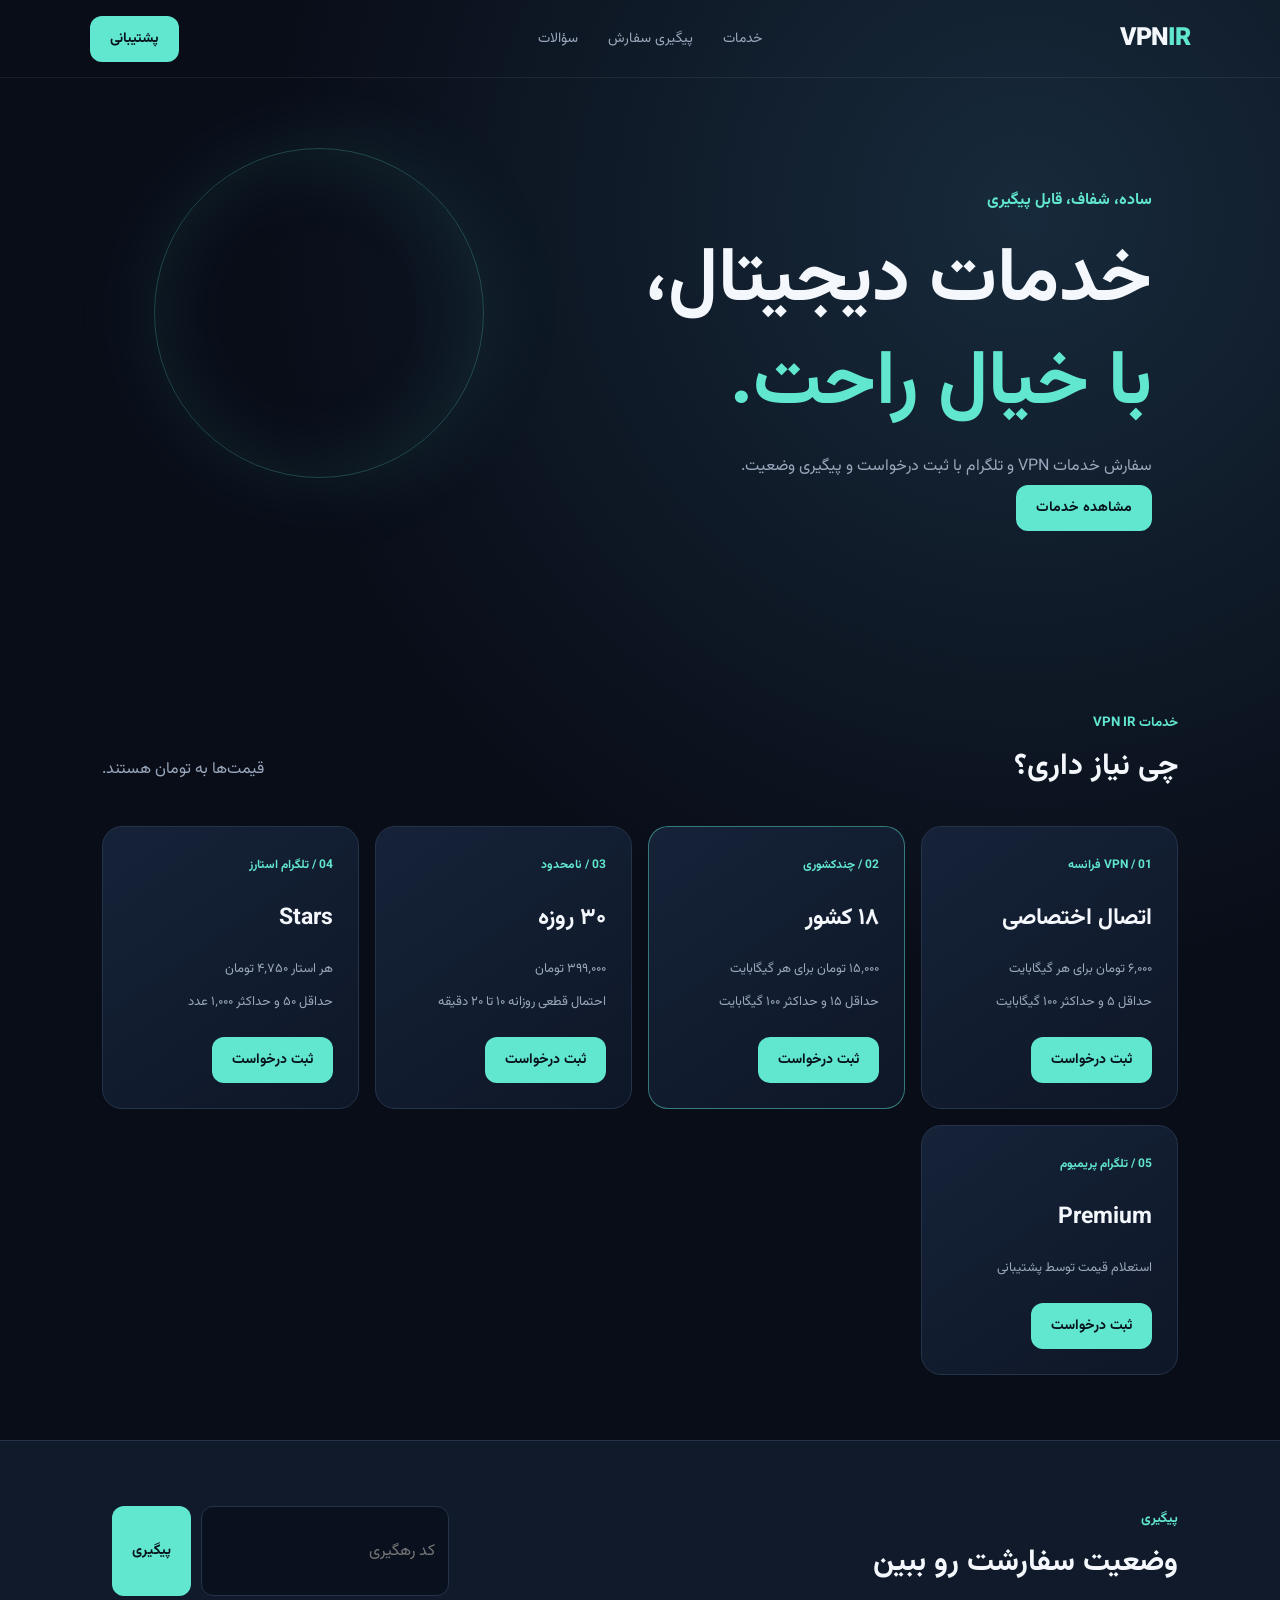
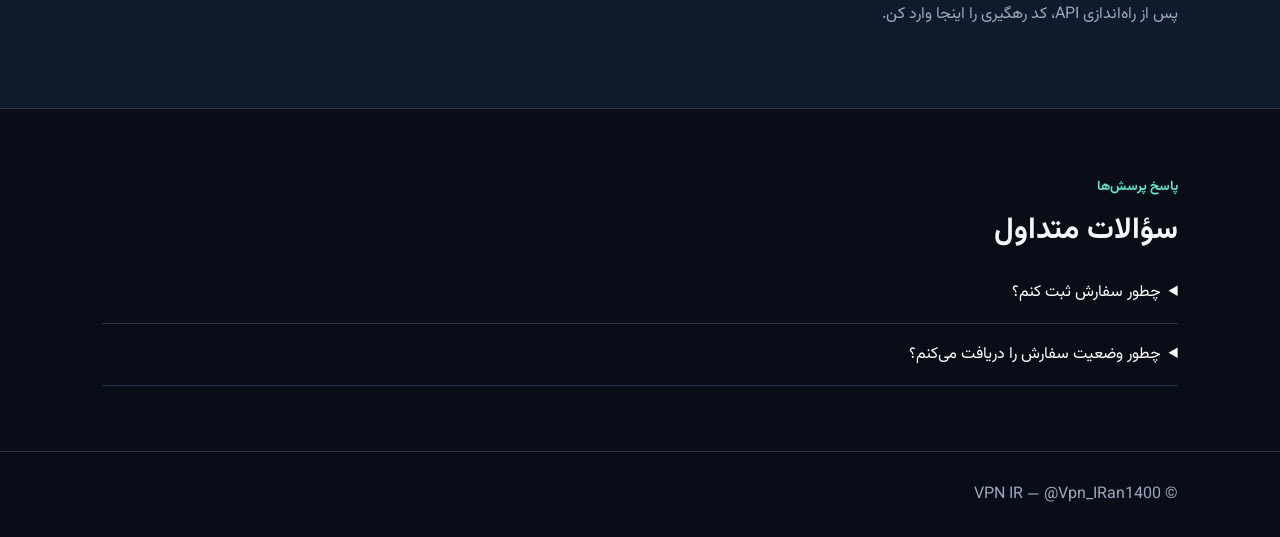
==== web/index.html @ 1a8cd57e "feat: add VPN IR website, Telegram bot and database foundation" ====
<!doctype html>
<html lang="fa" dir="rtl">
<head>
  <meta charset="utf-8"><meta name="viewport" content="width=device-width,initial-scale=1">
  <meta name="theme-color" content="#090d18">
  <meta name="description" content="VPN IR؛ سفارش و پیگیری خدمات VPN و تلگرام">
  <title>VPN IR | خدمات دیجیتال</title><link rel="stylesheet" href="styles.css">
</head>
<body>
<header class="top"><a class="brand" href="#">VPN<span>IR</span></a><nav><a href="#services">خدمات</a><a href="#track">پیگیری سفارش</a><a href="#faq">سؤالات</a></nav><a class="support" href="https://t.me/Vpn_IRan1400">پشتیبانی</a></header>
<main>
<section class="hero"><div class="eyebrow">ساده، شفاف، قابل پیگیری</div><h1>خدمات دیجیتال،<br><span>با خیال راحت.</span></h1><p>سفارش خدمات VPN و تلگرام با ثبت درخواست و پیگیری وضعیت.</p><a class="primary" href="#services">مشاهده خدمات</a><div class="orb"></div></section>
<section id="services"><div class="section-head"><div><small>خدمات VPN IR</small><h2>چی نیاز داری؟</h2></div><p>قیمت‌ها به تومان هستند.</p></div>
<div class="cards">
<article class="card"><b>01 / VPN فرانسه</b><h3>اتصال اختصاصی</h3><p>۶٬۰۰۰ تومان برای هر گیگابایت</p><p>حداقل ۵ و حداکثر ۱۰۰ گیگابایت</p><button data-service="france">ثبت درخواست</button></article>
<article class="card featured"><b>02 / چندکشوری</b><h3>۱۸ کشور</h3><p>۱۵٬۰۰۰ تومان برای هر گیگابایت</p><p>حداقل ۱۵ و حداکثر ۱۰۰ گیگابایت</p><button data-service="multi">ثبت درخواست</button></article>
<article class="card"><b>03 / نامحدود</b><h3>۳۰ روزه</h3><p>۳۹۹٬۰۰۰ تومان</p><p>احتمال قطعی روزانه ۱۰ تا ۲۰ دقیقه</p><button data-service="unlimited">ثبت درخواست</button></article>
<article class="card"><b>04 / تلگرام استارز</b><h3>Stars</h3><p>هر استار ۴٬۷۵۰ تومان</p><p>حداقل ۵۰ و حداکثر ۱٬۰۰۰ عدد</p><button data-service="stars">ثبت درخواست</button></article>
<article class="card"><b>05 / تلگرام پریمیوم</b><h3>Premium</h3><p>استعلام قیمت توسط پشتیبانی</p><button data-service="premium">ثبت درخواست</button></article>
</div></section>
<section id="track" class="track"><div><small>پیگیری</small><h2>وضعیت سفارشت رو ببین</h2><p>پس از راه‌اندازی API، کد رهگیری را اینجا وارد کن.</p></div><form id="track-form"><input name="code" placeholder="کد رهگیری" required><button>پیگیری</button><output id="track-result"></output></form></section>
<section id="faq"><small>پاسخ پرسش‌ها</small><h2>سؤالات متداول</h2><details><summary>چطور سفارش ثبت کنم؟</summary><p>خدمت موردنظر را انتخاب کن؛ ثبت نهایی پس از اتصال سرویس سفارش انجام می‌شود.</p></details><details><summary>چطور وضعیت سفارش را دریافت می‌کنم؟</summary><p>اطلاع‌رسانی نهایی از طریق ربات تلگرام انجام خواهد شد.</p></details></section>
</main><footer>© VPN IR — <a href="https://t.me/Vpn_IRan1400">@Vpn_IRan1400</a></footer>
<dialog id="order-dialog"><form method="dialog" class="dialog"><button class="close" aria-label="بستن">×</button><small>ثبت درخواست</small><h2 id="dialog-title">سفارش</h2><p>فرم سفارش آنلاین پس از اتصال امن به API فعال می‌شود. فعلاً برای ثبت درخواست با پشتیبانی در ارتباط باش.</p><a class="primary" href="https://t.me/Vpn_IRan1400">ارتباط با پشتیبانی</a></form></dialog>
<script src="app.js"></script></body></html>
---- web/styles.css ----
@import url('https://fonts.googleapis.com/css2?family=Vazirmatn:wght@400;500;600;700;800;900&display=swap');
:root{color-scheme:dark;--bg:#090d18;--panel:#111a2b;--muted:#9aa8bd;--cyan:#61e6d0;--line:#24334a}*{box-sizing:border-box}html{scroll-behavior:smooth}body{margin:0;background:radial-gradient(circle at 80% 10%,#172a3b 0,transparent 35%),var(--bg);color:#f4f7fb;font-family:Vazirmatn,sans-serif}a{color:inherit;text-decoration:none}.top{height:78px;display:flex;align-items:center;justify-content:space-between;padding:0 7%;border-bottom:1px solid #ffffff12}.brand{font-size:25px;font-weight:900;letter-spacing:-1px}.brand span,.hero h1 span{color:var(--cyan)}nav{display:flex;gap:30px;color:var(--muted);font-size:14px}.support,.primary,button{border:0;border-radius:12px;padding:12px 20px;background:var(--cyan);color:#07131b;font:700 14px Vazirmatn;cursor:pointer}.hero{position:relative;overflow:hidden;padding:110px 10% 125px;min-height:440px}.eyebrow,small{color:var(--cyan);font-weight:700}.hero h1{font-size:clamp(42px,7vw,76px);line-height:1.35;margin:18px 0}.hero p,.section-head p,.card p,.track p{color:var(--muted)}.orb{position:absolute;width:330px;height:330px;border:1px solid #61e6d044;border-radius:50%;left:12%;top:70px;box-shadow:0 0 90px #61e6d018,inset 0 0 90px #61e6d018}.section-head{display:flex;justify-content:space-between;align-items:end;margin-bottom:28px}section:not(.hero){padding:65px 8%}.section-head h2,h2{font-size:30px;margin:8px 0}.cards{display:grid;grid-template-columns:repeat(auto-fit,minmax(230px,1fr));gap:16px}.card{background:linear-gradient(145deg,#152238,#0e1727);border:1px solid var(--line);border-radius:20px;padding:25px}.card b{font-size:12px;color:var(--cyan)}.card h3{font-size:23px}.card p{font-size:13px}.card button{margin-top:12px}.featured{border-color:#61e6d077}.track{display:flex;justify-content:space-between;gap:25px;background:#111a2b;border-block:1px solid var(--line)}form{display:flex;gap:10px;flex-wrap:wrap}input{background:#09111e;border:1px solid var(--line);border-radius:12px;padding:13px;color:white;font:inherit;min-width:220px}output{width:100%;color:var(--muted)}details{padding:18px 0;border-bottom:1px solid var(--line);color:var(--muted)}summary{color:white;cursor:pointer}footer{padding:30px 8%;border-top:1px solid var(--line);color:var(--muted)}dialog{background:#111a2b;color:white;border:1px solid var(--line);border-radius:20px;max-width:420px}dialog::backdrop{background:#000b}.dialog{display:block;padding:28px}.dialog p{color:var(--muted);line-height:2}.close{float:left;background:transparent;color:white;font-size:24px;padding:0}@media(max-width:650px){nav{display:none}.hero{padding:80px 7%}.orb{opacity:.3;left:-130px}.track{display:block}.section-head{display:block}}
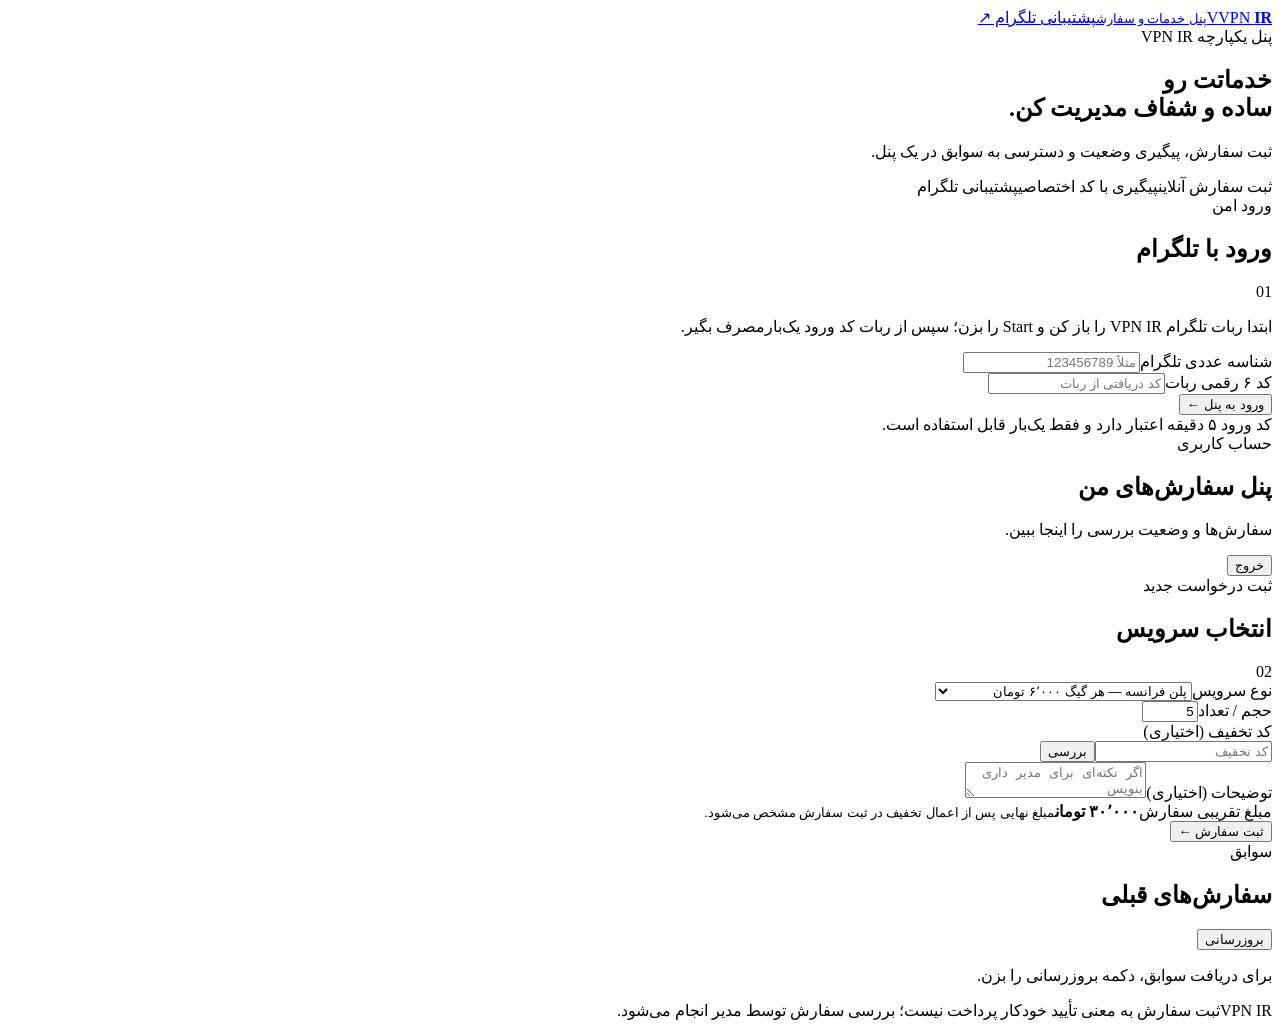
==== commit 54d6ca2d: "feat: add VPN IR website frontend" ====
--- a/web/index.html
+++ b/web/index.html
@@ -1,25 +1,16 @@
 <!doctype html>
-<html lang="fa" dir="rtl">
-<head>
-  <meta charset="utf-8"><meta name="viewport" content="width=device-width,initial-scale=1">
-  <meta name="theme-color" content="#090d18">
-  <meta name="description" content="VPN IR؛ سفارش و پیگیری خدمات VPN و تلگرام">
-  <title>VPN IR | خدمات دیجیتال</title><link rel="stylesheet" href="styles.css">
-</head>
+<html lang="fa" dir="rtl"><head><meta charset="utf-8"><meta name="viewport" content="width=device-width,initial-scale=1"><meta name="theme-color" content="#080d1b"><meta name="description" content="پنل خدمات VPN IR"><title>VPN IR | پنل خدمات</title><link rel="stylesheet" href="./styles.css"></head>
 <body>
-<header class="top"><a class="brand" href="#">VPN<span>IR</span></a><nav><a href="#services">خدمات</a><a href="#track">پیگیری سفارش</a><a href="#faq">سؤالات</a></nav><a class="support" href="https://t.me/Vpn_IRan1400">پشتیبانی</a></header>
+<header class="topbar"><a class="brand" href="#"><span class="brand-mark">V</span><span>VPN <b>IR</b><small>پنل خدمات و سفارش</small></span></a><a class="support" href="https://t.me/Vpn_IRan1400" target="_blank" rel="noreferrer">پشتیبانی تلگرام ↗</a></header>
 <main>
-<section class="hero"><div class="eyebrow">ساده، شفاف، قابل پیگیری</div><h1>خدمات دیجیتال،<br><span>با خیال راحت.</span></h1><p>سفارش خدمات VPN و تلگرام با ثبت درخواست و پیگیری وضعیت.</p><a class="primary" href="#services">مشاهده خدمات</a><div class="orb"></div></section>
-<section id="services"><div class="section-head"><div><small>خدمات VPN IR</small><h2>چی نیاز داری؟</h2></div><p>قیمت‌ها به تومان هستند.</p></div>
-<div class="cards">
-<article class="card"><b>01 / VPN فرانسه</b><h3>اتصال اختصاصی</h3><p>۶٬۰۰۰ تومان برای هر گیگابایت</p><p>حداقل ۵ و حداکثر ۱۰۰ گیگابایت</p><button data-service="france">ثبت درخواست</button></article>
-<article class="card featured"><b>02 / چندکشوری</b><h3>۱۸ کشور</h3><p>۱۵٬۰۰۰ تومان برای هر گیگابایت</p><p>حداقل ۱۵ و حداکثر ۱۰۰ گیگابایت</p><button data-service="multi">ثبت درخواست</button></article>
-<article class="card"><b>03 / نامحدود</b><h3>۳۰ روزه</h3><p>۳۹۹٬۰۰۰ تومان</p><p>احتمال قطعی روزانه ۱۰ تا ۲۰ دقیقه</p><button data-service="unlimited">ثبت درخواست</button></article>
-<article class="card"><b>04 / تلگرام استارز</b><h3>Stars</h3><p>هر استار ۴٬۷۵۰ تومان</p><p>حداقل ۵۰ و حداکثر ۱٬۰۰۰ عدد</p><button data-service="stars">ثبت درخواست</button></article>
-<article class="card"><b>05 / تلگرام پریمیوم</b><h3>Premium</h3><p>استعلام قیمت توسط پشتیبانی</p><button data-service="premium">ثبت درخواست</button></article>
-</div></section>
-<section id="track" class="track"><div><small>پیگیری</small><h2>وضعیت سفارشت رو ببین</h2><p>پس از راه‌اندازی API، کد رهگیری را اینجا وارد کن.</p></div><form id="track-form"><input name="code" placeholder="کد رهگیری" required><button>پیگیری</button><output id="track-result"></output></form></section>
-<section id="faq"><small>پاسخ پرسش‌ها</small><h2>سؤالات متداول</h2><details><summary>چطور سفارش ثبت کنم؟</summary><p>خدمت موردنظر را انتخاب کن؛ ثبت نهایی پس از اتصال سرویس سفارش انجام می‌شود.</p></details><details><summary>چطور وضعیت سفارش را دریافت می‌کنم؟</summary><p>اطلاع‌رسانی نهایی از طریق ربات تلگرام انجام خواهد شد.</p></details></section>
-</main><footer>© VPN IR — <a href="https://t.me/Vpn_IRan1400">@Vpn_IRan1400</a></footer>
-<dialog id="order-dialog"><form method="dialog" class="dialog"><button class="close" aria-label="بستن">×</button><small>ثبت درخواست</small><h2 id="dialog-title">سفارش</h2><p>فرم سفارش آنلاین پس از اتصال امن به API فعال می‌شود. فعلاً برای ثبت درخواست با پشتیبانی در ارتباط باش.</p><a class="primary" href="https://t.me/Vpn_IRan1400">ارتباط با پشتیبانی</a></form></dialog>
-<script src="app.js"></script></body></html>+<section class="hero"><div class="eyebrow"><i></i> پنل یکپارچه VPN IR</div><h1>خدماتت رو<br><span>ساده و شفاف</span> مدیریت کن.</h1><p>ثبت سفارش، پیگیری وضعیت و دسترسی به سوابق در یک پنل.</p><div class="hero-tags"><span>ثبت سفارش آنلاین</span><span>پیگیری با کد اختصاصی</span><span>پشتیبانی تلگرام</span></div></section>
+<section class="panel auth-panel" id="authPanel"><div class="section-head"><div><span class="eyebrow">ورود امن</span><h2>ورود با تلگرام</h2></div><span class="step">01</span></div><p class="muted">ابتدا ربات تلگرام VPN IR را باز کن و Start را بزن؛ سپس از ربات کد ورود یک‌بارمصرف بگیر.</p><div class="field"><label for="telegramId">شناسه عددی تلگرام</label><input id="telegramId" inputmode="numeric" placeholder="مثلاً 123456789" autocomplete="off"></div><div class="field"><label for="loginCode">کد ۶ رقمی ربات</label><input id="loginCode" inputmode="numeric" maxlength="6" placeholder="کد دریافتی از ربات" autocomplete="one-time-code"></div><button class="primary" id="loginBtn">ورود به پنل <span>←</span></button><div class="notice" id="authMessage" role="status">کد ورود ۵ دقیقه اعتبار دارد و فقط یک‌بار قابل استفاده است.</div></section>
+<section class="dashboard hidden" id="dashboard"><div class="welcome"><div><span class="eyebrow">حساب کاربری</span><h2>پنل سفارش‌های من</h2><p class="muted">سفارش‌ها و وضعیت بررسی را اینجا ببین.</p></div><button class="ghost" id="logoutBtn">خروج</button></div>
+<div class="panel order-panel"><div class="section-head"><div><span class="eyebrow">ثبت درخواست جدید</span><h2>انتخاب سرویس</h2></div><span class="step">02</span></div>
+<div class="field"><label for="service">نوع سرویس</label><select id="service"><option value="france">پلن فرانسه — هر گیگ ۶٬۰۰۰ تومان</option><option value="multi">پلن چندکشور — هر گیگ ۱۵٬۰۰۰ تومان</option><option value="unlimited">پلن نامحدود — ۳۹۹٬۰۰۰ تومان</option><option value="stars">تلگرام استارز — هر عدد ۴٬۷۵۰ تومان</option><option value="premium">درخواست تلگرام پریمیوم — استعلام قیمت</option></select></div>
+<div class="field" id="quantityField"><label for="quantity">حجم / تعداد</label><input id="quantity" type="number" min="5" max="100" value="5"></div>
+<div class="field"><label for="discount">کد تخفیف (اختیاری)</label><div class="inline-field"><input id="discount" placeholder="کد تخفیف"><button class="ghost" id="checkDiscount">بررسی</button></div></div>
+<div class="field"><label for="note">توضیحات (اختیاری)</label><textarea id="note" rows="2" maxlength="500" placeholder="اگر نکته‌ای برای مدیر داری بنویس"></textarea></div>
+<div class="price-card"><span>مبلغ تقریبی سفارش</span><strong id="price">۳۰٬۰۰۰ تومان</strong><small id="priceHint">مبلغ نهایی پس از اعمال تخفیف در ثبت سفارش مشخص می‌شود.</small></div><button class="primary" id="orderBtn">ثبت سفارش <span>←</span></button><div class="notice" id="orderMessage" role="status"></div></div>
+<div class="panel history-panel"><div class="section-head"><div><span class="eyebrow">سوابق</span><h2>سفارش‌های قبلی</h2></div><button class="ghost" id="refreshBtn">بروزرسانی</button></div><div id="ordersList" class="orders-list"><p class="muted">برای دریافت سوابق، دکمه بروزرسانی را بزن.</p></div></div></section>
+</main><footer><span>VPN IR</span><span>ثبت سفارش به معنی تأیید خودکار پرداخت نیست؛ بررسی سفارش توسط مدیر انجام می‌شود.</span></footer><script src="./app.js"></script></body></html>
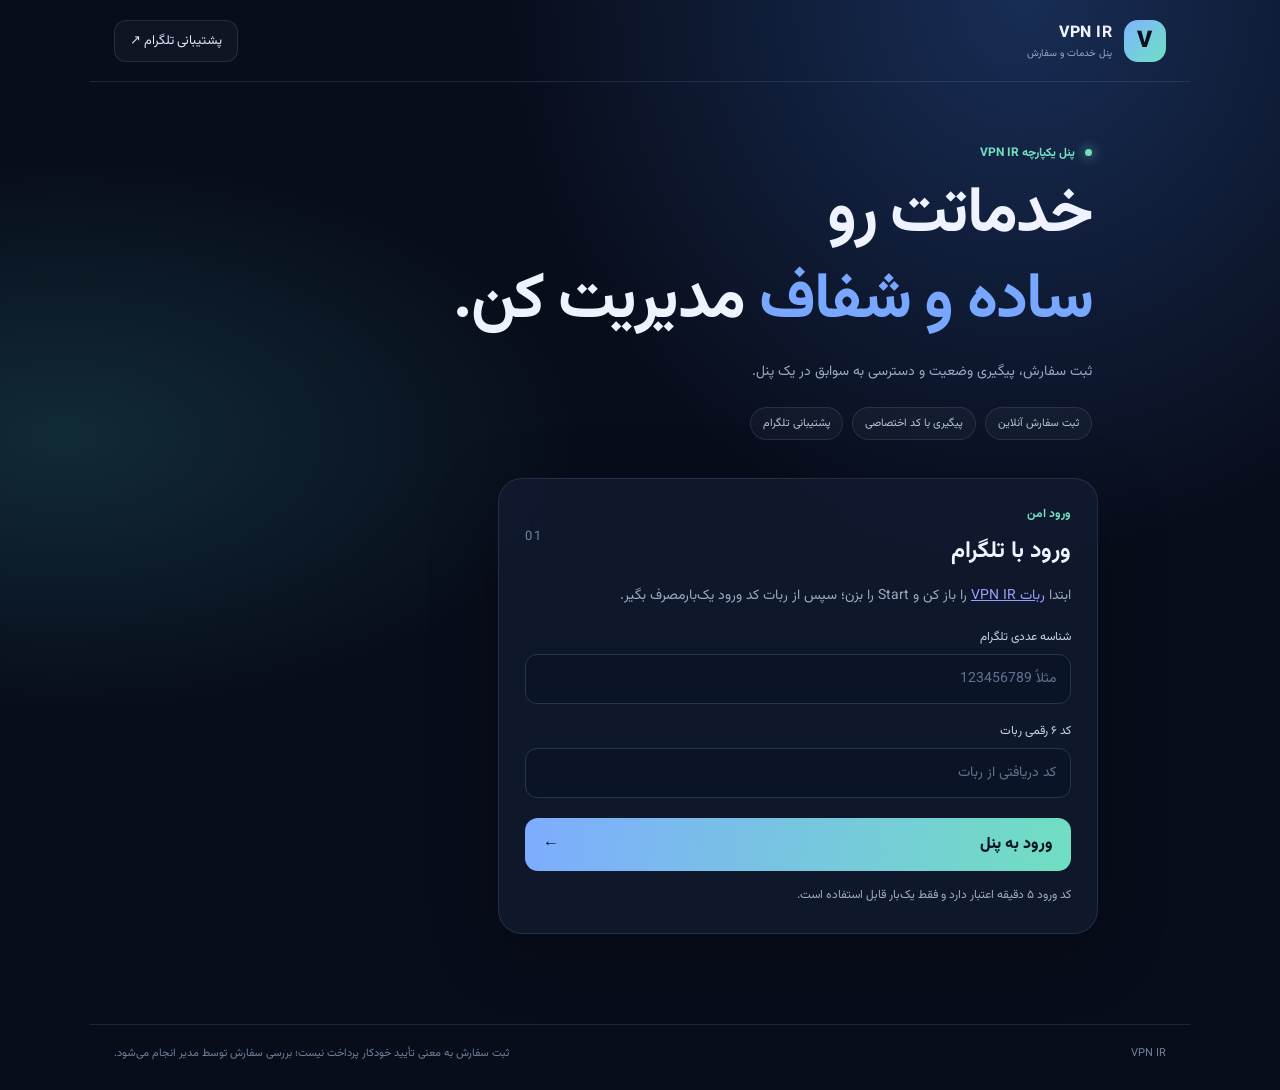
==== commit 4dcdfb56: "fix: add official bot login link" ====
--- a/web/index.html
+++ b/web/index.html
@@ -4,7 +4,7 @@
 <header class="topbar"><a class="brand" href="#"><span class="brand-mark">V</span><span>VPN <b>IR</b><small>پنل خدمات و سفارش</small></span></a><a class="support" href="https://t.me/Vpn_IRan1400" target="_blank" rel="noreferrer">پشتیبانی تلگرام ↗</a></header>
 <main>
 <section class="hero"><div class="eyebrow"><i></i> پنل یکپارچه VPN IR</div><h1>خدماتت رو<br><span>ساده و شفاف</span> مدیریت کن.</h1><p>ثبت سفارش، پیگیری وضعیت و دسترسی به سوابق در یک پنل.</p><div class="hero-tags"><span>ثبت سفارش آنلاین</span><span>پیگیری با کد اختصاصی</span><span>پشتیبانی تلگرام</span></div></section>
-<section class="panel auth-panel" id="authPanel"><div class="section-head"><div><span class="eyebrow">ورود امن</span><h2>ورود با تلگرام</h2></div><span class="step">01</span></div><p class="muted">ابتدا ربات تلگرام VPN IR را باز کن و Start را بزن؛ سپس از ربات کد ورود یک‌بارمصرف بگیر.</p><div class="field"><label for="telegramId">شناسه عددی تلگرام</label><input id="telegramId" inputmode="numeric" placeholder="مثلاً 123456789" autocomplete="off"></div><div class="field"><label for="loginCode">کد ۶ رقمی ربات</label><input id="loginCode" inputmode="numeric" maxlength="6" placeholder="کد دریافتی از ربات" autocomplete="one-time-code"></div><button class="primary" id="loginBtn">ورود به پنل <span>←</span></button><div class="notice" id="authMessage" role="status">کد ورود ۵ دقیقه اعتبار دارد و فقط یک‌بار قابل استفاده است.</div></section>
+<section class="panel auth-panel" id="authPanel"><div class="section-head"><div><span class="eyebrow">ورود امن</span><h2>ورود با تلگرام</h2></div><span class="step">01</span></div><p class="muted">ابتدا <a class="inline-link" href="https://t.me/Vpn_IRan140bot" target="_blank" rel="noreferrer">ربات VPN IR</a> را باز کن و Start را بزن؛ سپس از ربات کد ورود یک‌بارمصرف بگیر.</p><div class="field"><label for="telegramId">شناسه عددی تلگرام</label><input id="telegramId" inputmode="numeric" placeholder="مثلاً 123456789" autocomplete="off"></div><div class="field"><label for="loginCode">کد ۶ رقمی ربات</label><input id="loginCode" inputmode="numeric" maxlength="6" placeholder="کد دریافتی از ربات" autocomplete="one-time-code"></div><button class="primary" id="loginBtn">ورود به پنل <span>←</span></button><div class="notice" id="authMessage" role="status">کد ورود ۵ دقیقه اعتبار دارد و فقط یک‌بار قابل استفاده است.</div></section>
 <section class="dashboard hidden" id="dashboard"><div class="welcome"><div><span class="eyebrow">حساب کاربری</span><h2>پنل سفارش‌های من</h2><p class="muted">سفارش‌ها و وضعیت بررسی را اینجا ببین.</p></div><button class="ghost" id="logoutBtn">خروج</button></div>
 <div class="panel order-panel"><div class="section-head"><div><span class="eyebrow">ثبت درخواست جدید</span><h2>انتخاب سرویس</h2></div><span class="step">02</span></div>
 <div class="field"><label for="service">نوع سرویس</label><select id="service"><option value="france">پلن فرانسه — هر گیگ ۶٬۰۰۰ تومان</option><option value="multi">پلن چندکشور — هر گیگ ۱۵٬۰۰۰ تومان</option><option value="unlimited">پلن نامحدود — ۳۹۹٬۰۰۰ تومان</option><option value="stars">تلگرام استارز — هر عدد ۴٬۷۵۰ تومان</option><option value="premium">درخواست تلگرام پریمیوم — استعلام قیمت</option></select></div>
--- a/web/styles.css
+++ b/web/styles.css
@@ -0,0 +1,3 @@
+@import url('https://fonts.googleapis.com/css2?family=Vazirmatn:wght@400;500;600;700;800&display=swap');
+:root{color-scheme:dark;--bg:#080d1b;--panel:rgba(18,27,48,.82);--line:rgba(153,177,220,.15);--muted:#9aa8c1;--text:#eef3ff;--blue:#77a7ff;--mint:#73e0c0}
+*{box-sizing:border-box}body{margin:0;background:radial-gradient(ellipse at 80% 0%,#182d55 0,transparent 36%),radial-gradient(ellipse at 5% 40%,#112b36 0,transparent 30%),var(--bg);color:var(--text);font-family:Vazirmatn,Tahoma,sans-serif;min-height:100vh}.topbar{height:82px;max-width:1100px;margin:auto;padding:0 24px;display:flex;align-items:center;justify-content:space-between;border-bottom:1px solid var(--line)}.brand{display:flex;align-items:center;gap:12px;color:var(--text);text-decoration:none;font-weight:800;letter-spacing:.4px}.brand small{display:block;font-size:10px;color:var(--muted);font-weight:400;letter-spacing:0}.brand-mark{width:42px;height:42px;display:grid;place-items:center;border-radius:14px;background:linear-gradient(135deg,#80b5ff,#6ee0c1);color:#07101f;font-size:23px;font-weight:900}.support,.ghost{border:1px solid var(--line);border-radius:12px;padding:10px 15px;color:#dce8ff;text-decoration:none;background:rgba(255,255,255,.035);font:inherit;font-size:13px;cursor:pointer}main{max-width:960px;margin:auto;padding:40px 22px 90px}.hero{padding:22px 6px 38px}.eyebrow{color:var(--mint);font-size:12px;font-weight:700;display:block;margin-bottom:10px}.eyebrow i{display:inline-block;width:7px;height:7px;border-radius:50%;background:var(--mint);margin-left:7px;box-shadow:0 0 12px var(--mint)}h1{font-size:clamp(36px,7vw,64px);line-height:1.35;letter-spacing:-1.7px;margin:8px 0 12px}h1 span{color:var(--blue)}.hero p,.muted{color:var(--muted);line-height:1.9;font-size:14px}.hero-tags{display:flex;gap:9px;flex-wrap:wrap;margin-top:22px}.hero-tags span{border:1px solid var(--line);background:rgba(255,255,255,.035);border-radius:30px;padding:7px 12px;color:#b8c6df;font-size:11px}.panel{border:1px solid var(--line);background:var(--panel);backdrop-filter:blur(18px);border-radius:24px;padding:26px;box-shadow:0 18px 70px rgba(0,0,0,.22)}.auth-panel{max-width:600px}.section-head,.welcome{display:flex;align-items:center;justify-content:space-between;gap:18px}.section-head h2,.welcome h2{margin:0;font-size:23px}.step{color:#6f86a8;font-size:13px;letter-spacing:2px}.field{margin-top:18px}.field label{display:block;font-size:12px;color:#c8d5eb;margin-bottom:8px}input,select,textarea{width:100%;background:#0b1426;border:1px solid #263650;border-radius:12px;padding:13px 14px;color:var(--text);font:inherit;font-size:14px;outline:none}input:focus,select:focus,textarea:focus{border-color:#78a8ff;box-shadow:0 0 0 3px rgba(120,168,255,.1)}input::placeholder,textarea::placeholder{color:#61728e}.primary{margin-top:20px;width:100%;border:0;border-radius:13px;padding:14px 18px;background:linear-gradient(100deg,#7eacff,#70dfc1);color:#071426;font:inherit;font-weight:800;cursor:pointer;display:flex;align-items:center;justify-content:space-between}.primary:disabled{opacity:.6;cursor:wait}.notice{margin-top:14px;color:#9eacc3;font-size:12px;line-height:1.8;min-height:22px}.notice.error{color:#ff9eaa}.notice.success{color:var(--mint)}.hidden{display:none!important}.dashboard{display:grid;gap:20px}.welcome{padding:10px 4px}.welcome h2{font-size:27px}.order-panel,.history-panel{width:100%}.inline-field{display:flex;gap:8px}.inline-field .ghost{white-space:nowrap}.price-card{margin-top:18px;padding:16px;border:1px solid rgba(115,224,192,.22);background:rgba(115,224,192,.06);border-radius:15px;display:grid;gap:4px}.price-card span,.price-card small{color:var(--muted);font-size:11px}.price-card strong{font-size:24px;color:var(--mint)}.orders-list{display:grid;gap:10px}.order-item{border:1px solid var(--line);border-radius:14px;padding:14px;display:flex;align-items:center;justify-content:space-between;gap:14px}.order-item strong{display:block;font-size:13px}.order-item small{color:var(--muted);font-size:11px}.status{font-size:11px;padding:5px 9px;border-radius:30px;background:rgba(119,167,255,.1);color:#b9d0ff;white-space:nowrap}footer{max-width:1100px;margin:auto;border-top:1px solid var(--line);padding:20px 24px 28px;display:flex;justify-content:space-between;gap:15px;color:#71819b;font-size:11px}@media(max-width:650px){main{padding:25px 14px 60px}.topbar{padding:0 16px;height:70px}.panel{padding:19px;border-radius:19px}.hero{padding:15px 5px 28px}.hero-tags{gap:6px}.hero-tags span{font-size:10px}.order-item{align-items:flex-start;flex-direction:column}footer{flex-direction:column}.welcome h2{font-size:22px}}
